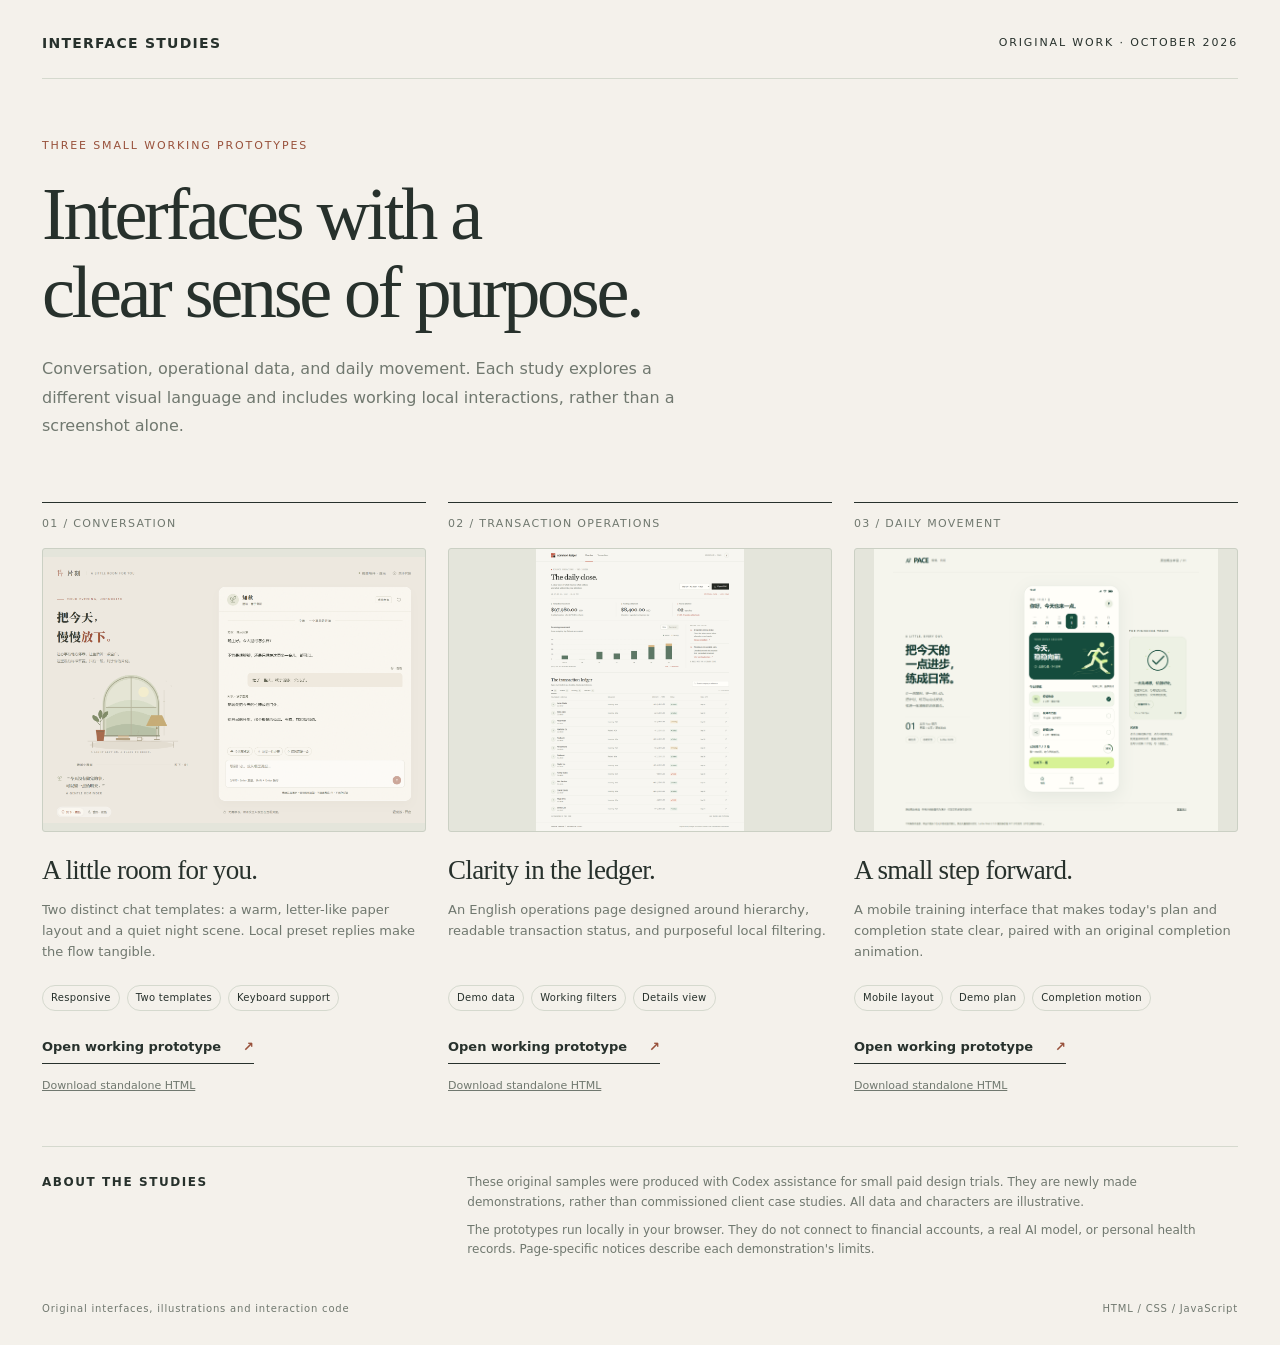
==== index.html @ 549b8a6b "Publish three original interactive interface studies" ====
<!doctype html>
<html lang="en">
<head>
<meta charset="utf-8"><meta name="viewport" content="width=device-width,initial-scale=1">
<meta name="description" content="Three original interface studies: companion conversation, transaction operations, and a training app. Responsive, working browser prototypes.">
<title>Interface studies · Three small working prototypes</title>
<style>
:root{--paper:#f4f1eb;--ink:#27312c;--muted:#70786f;--line:#d5d9ce;--accent:#98513b}*{box-sizing:border-box}body{margin:0;background:var(--paper);color:var(--ink);font:15px/1.6 system-ui,-apple-system,"Segoe UI",sans-serif}a{color:inherit}main{max-width:1360px;margin:auto;padding:32px 42px 28px}header{display:flex;justify-content:space-between;align-items:center;padding-bottom:24px;border-bottom:1px solid var(--line);font-size:11px;letter-spacing:.17em;text-transform:uppercase}.wordmark{font-size:14px;font-weight:700;letter-spacing:.09em}.intro{padding:58px 0 45px;max-width:810px}.eyebrow{font-size:11px;letter-spacing:.17em;text-transform:uppercase;color:var(--accent)}h1{font-family:Georgia,"Times New Roman",serif;font-weight:400;letter-spacing:-.045em;font-size:clamp(42px,5.8vw,78px);line-height:1.05;margin:21px 0 23px}.intro p{max-width:640px;color:var(--muted);font-size:16px;line-height:1.8}.studies{display:grid;grid-template-columns:repeat(3,minmax(0,1fr));gap:22px}.study{border-top:1px solid var(--ink);padding-top:12px;min-width:0}.number{font-size:11px;font-variant-numeric:tabular-nums;color:var(--muted);letter-spacing:.12em}.image-link{display:block;margin:15px 0 22px;background:#e4e5db;aspect-ratio:1.35;overflow:hidden;border:1px solid #cbd0c4;border-radius:3px}.image-link img{width:100%;height:100%;object-fit:contain;display:block;transition:transform .35s}.image-link:hover img{transform:scale(1.025)}.study h2{font-family:Georgia,"Times New Roman",serif;font-weight:400;font-size:27px;letter-spacing:-.025em;line-height:1.25;margin:0 0 12px}.study p{font-size:13px;color:var(--muted);min-height:65px;margin:0 0 20px}.tags{display:flex;flex-wrap:wrap;gap:7px;margin-bottom:23px}.tags span{font-size:10px;letter-spacing:.03em;border:1px solid var(--line);padding:4px 8px;border-radius:20px}.launch{display:inline-flex;align-items:center;gap:22px;text-decoration:none;font-size:13px;font-weight:600;border-bottom:1px solid var(--ink);padding-bottom:5px}.launch span{color:var(--accent)}.source{display:block;font-size:11px;color:var(--muted);margin-top:13px}.notes{display:grid;grid-template-columns:1fr 2fr;gap:40px;border-top:1px solid var(--line);margin-top:52px;padding-top:26px}.notes h2{font-size:12px;letter-spacing:.13em;text-transform:uppercase;margin:0}.notes p{font-size:12px;color:var(--muted);max-width:790px;margin:0}.notes p+p{margin-top:9px}footer{display:flex;justify-content:space-between;gap:20px;margin-top:42px;font-size:10px;letter-spacing:.08em;color:var(--muted)}a:focus-visible{outline:2px solid var(--accent);outline-offset:5px}@media(max-width:840px){main{padding:23px}.intro{padding:43px 0 32px}.studies{grid-template-columns:1fr;gap:36px}.study p{min-height:0}.image-link{max-height:430px;aspect-ratio:1.6}.notes{grid-template-columns:1fr;gap:14px;margin-top:35px}header span:last-child{display:none}footer{font-size:9px}}
</style>
</head>
<body><main>
<header><span class="wordmark">Interface studies</span><span>Original work · October 2026</span></header>
<section class="intro"><div class="eyebrow">Three small working prototypes</div><h1>Interfaces with a<br>clear sense of purpose.</h1><p>Conversation, operational data, and daily movement. Each study explores a different visual language and includes working local interactions, rather than a screenshot alone.</p></section>
<section class="studies" aria-label="Original interface studies">
<article class="study"><div class="number">01 / CONVERSATION</div><a class="image-link" href="companion-demo.html"><img src="companion-demo-preview.png" alt="Warm paper conversation interface, with an original window illustration"></a><h2>A little room for you.</h2><p>Two distinct chat templates: a warm, letter-like paper layout and a quiet night scene. Local preset replies make the flow tangible.</p><div class="tags"><span>Responsive</span><span>Two templates</span><span>Keyboard support</span></div><a class="launch" href="companion-demo.html">Open working prototype <span aria-hidden="true">↗</span></a><a class="source" href="companion-demo.html" download>Download standalone HTML</a></article>
<article class="study"><div class="number">02 / TRANSACTION OPERATIONS</div><a class="image-link" href="finance-demo.html"><img src="finance-demo-preview.png" alt="English transaction operations interface with clear amounts, filters and details"></a><h2>Clarity in the ledger.</h2><p>An English operations page designed around hierarchy, readable transaction status, and purposeful local filtering.</p><div class="tags"><span>Demo data</span><span>Working filters</span><span>Details view</span></div><a class="launch" href="finance-demo.html">Open working prototype <span aria-hidden="true">↗</span></a><a class="source" href="finance-demo.html" download>Download standalone HTML</a></article>
<article class="study"><div class="number">03 / DAILY MOVEMENT</div><a class="image-link" href="fitness-demo.html"><img src="fitness-demo-preview.png" alt="Original training app interface with plan cards and a progress completion interaction"></a><h2>A small step forward.</h2><p>A mobile training interface that makes today's plan and completion state clear, paired with an original completion animation.</p><div class="tags"><span>Mobile layout</span><span>Demo plan</span><span>Completion motion</span></div><a class="launch" href="fitness-demo.html">Open working prototype <span aria-hidden="true">↗</span></a><a class="source" href="fitness-demo.html" download>Download standalone HTML</a></article>
</section>
<section class="notes"><h2>About the studies</h2><div><p>These original samples were produced with Codex assistance for small paid design trials. They are newly made demonstrations, rather than commissioned client case studies. All data and characters are illustrative.</p><p>The prototypes run locally in your browser. They do not connect to financial accounts, a real AI model, or personal health records. Page-specific notices describe each demonstration's limits.</p></div></section>
<footer><span>Original interfaces, illustrations and interaction code</span><span>HTML / CSS / JavaScript</span></footer>
</main></body></html>
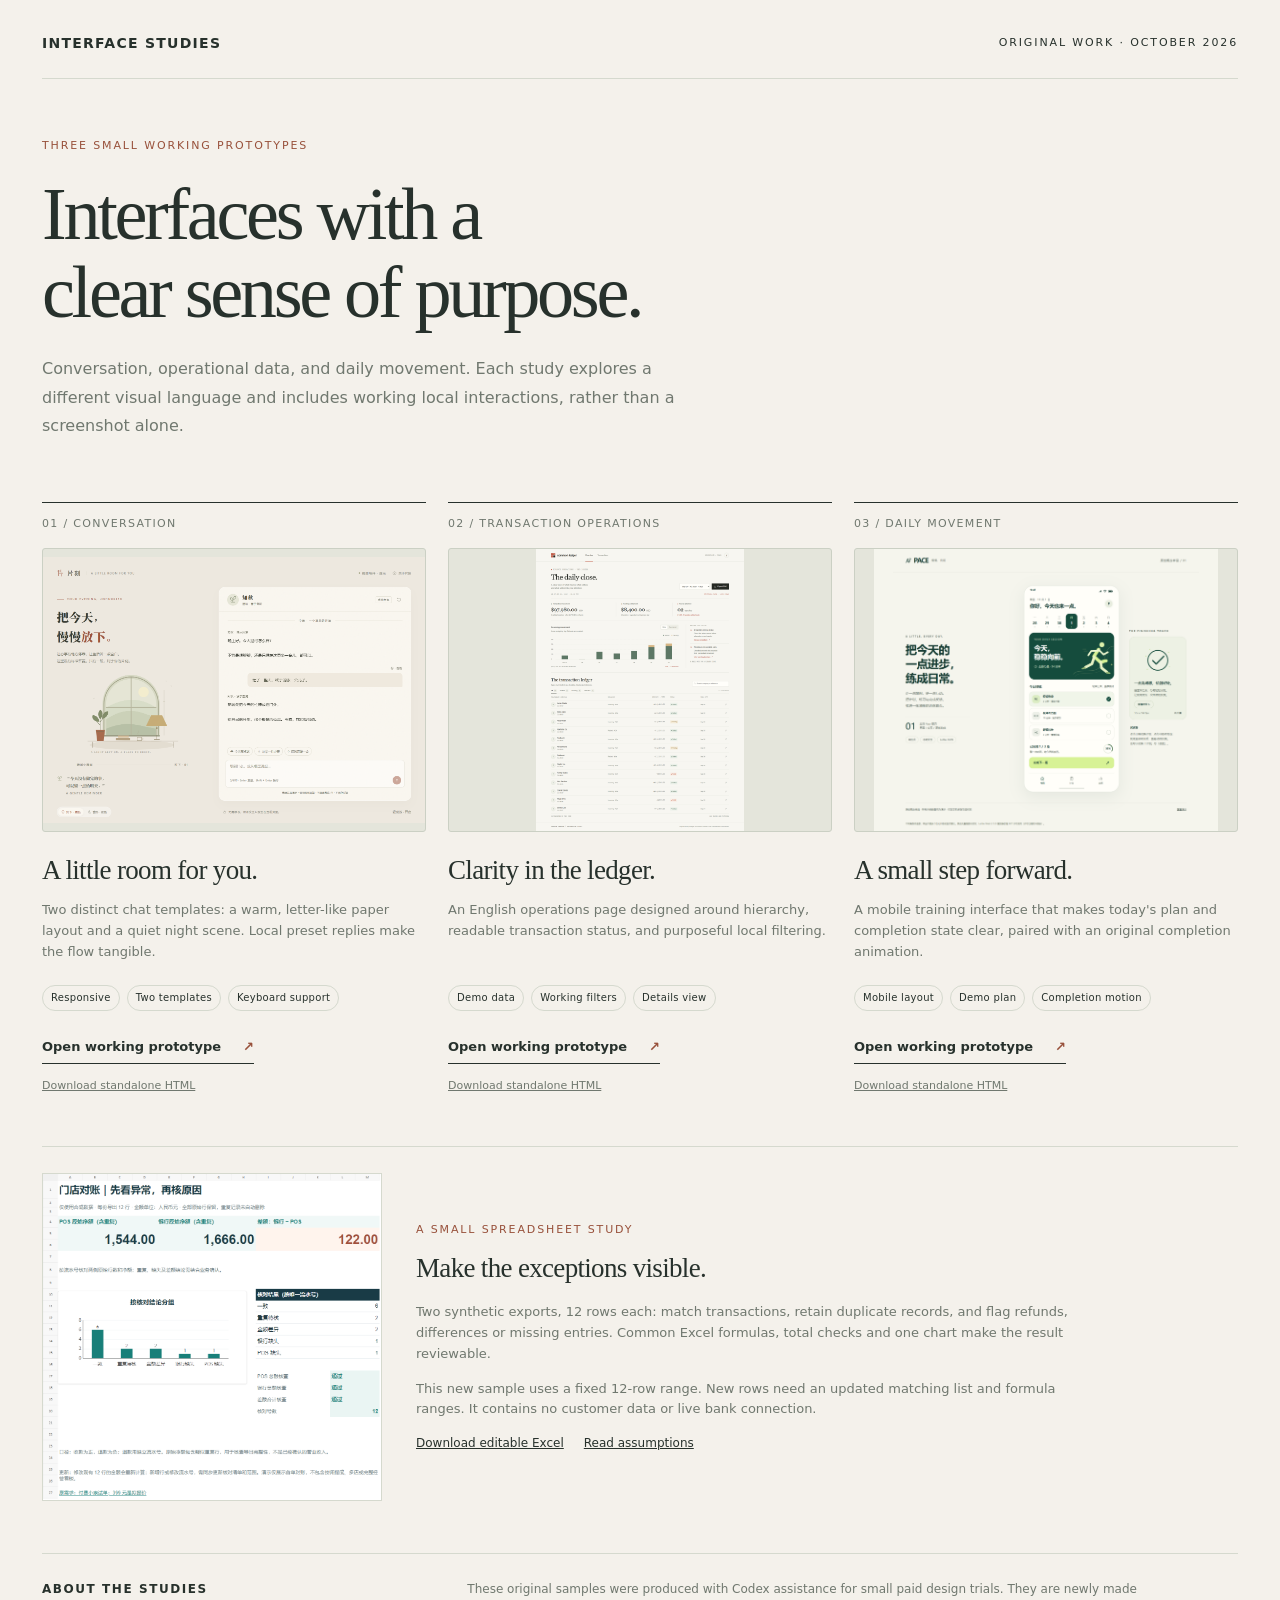
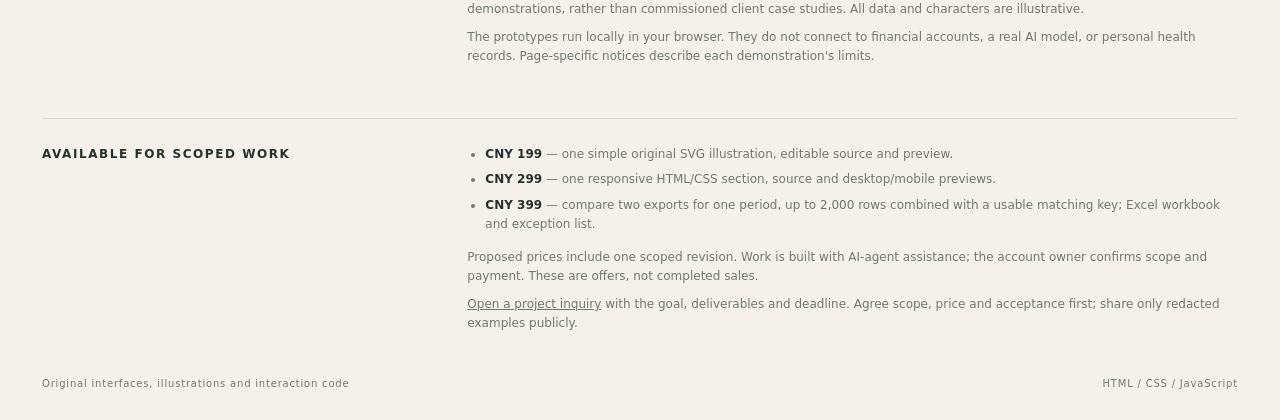
==== commit 3c730cb2: "Add scoped service offers and synthetic reconciliation sample" ====
--- a/index.html
+++ b/index.html
@@ -6,6 +6,9 @@
 <title>Interface studies · Three small working prototypes</title>
 <style>
 :root{--paper:#f4f1eb;--ink:#27312c;--muted:#70786f;--line:#d5d9ce;--accent:#98513b}*{box-sizing:border-box}body{margin:0;background:var(--paper);color:var(--ink);font:15px/1.6 system-ui,-apple-system,"Segoe UI",sans-serif}a{color:inherit}main{max-width:1360px;margin:auto;padding:32px 42px 28px}header{display:flex;justify-content:space-between;align-items:center;padding-bottom:24px;border-bottom:1px solid var(--line);font-size:11px;letter-spacing:.17em;text-transform:uppercase}.wordmark{font-size:14px;font-weight:700;letter-spacing:.09em}.intro{padding:58px 0 45px;max-width:810px}.eyebrow{font-size:11px;letter-spacing:.17em;text-transform:uppercase;color:var(--accent)}h1{font-family:Georgia,"Times New Roman",serif;font-weight:400;letter-spacing:-.045em;font-size:clamp(42px,5.8vw,78px);line-height:1.05;margin:21px 0 23px}.intro p{max-width:640px;color:var(--muted);font-size:16px;line-height:1.8}.studies{display:grid;grid-template-columns:repeat(3,minmax(0,1fr));gap:22px}.study{border-top:1px solid var(--ink);padding-top:12px;min-width:0}.number{font-size:11px;font-variant-numeric:tabular-nums;color:var(--muted);letter-spacing:.12em}.image-link{display:block;margin:15px 0 22px;background:#e4e5db;aspect-ratio:1.35;overflow:hidden;border:1px solid #cbd0c4;border-radius:3px}.image-link img{width:100%;height:100%;object-fit:contain;display:block;transition:transform .35s}.image-link:hover img{transform:scale(1.025)}.study h2{font-family:Georgia,"Times New Roman",serif;font-weight:400;font-size:27px;letter-spacing:-.025em;line-height:1.25;margin:0 0 12px}.study p{font-size:13px;color:var(--muted);min-height:65px;margin:0 0 20px}.tags{display:flex;flex-wrap:wrap;gap:7px;margin-bottom:23px}.tags span{font-size:10px;letter-spacing:.03em;border:1px solid var(--line);padding:4px 8px;border-radius:20px}.launch{display:inline-flex;align-items:center;gap:22px;text-decoration:none;font-size:13px;font-weight:600;border-bottom:1px solid var(--ink);padding-bottom:5px}.launch span{color:var(--accent)}.source{display:block;font-size:11px;color:var(--muted);margin-top:13px}.notes{display:grid;grid-template-columns:1fr 2fr;gap:40px;border-top:1px solid var(--line);margin-top:52px;padding-top:26px}.notes h2{font-size:12px;letter-spacing:.13em;text-transform:uppercase;margin:0}.notes p{font-size:12px;color:var(--muted);max-width:790px;margin:0}.notes p+p{margin-top:9px}footer{display:flex;justify-content:space-between;gap:20px;margin-top:42px;font-size:10px;letter-spacing:.08em;color:var(--muted)}a:focus-visible{outline:2px solid var(--accent);outline-offset:5px}@media(max-width:840px){main{padding:23px}.intro{padding:43px 0 32px}.studies{grid-template-columns:1fr;gap:36px}.study p{min-height:0}.image-link{max-height:430px;aspect-ratio:1.6}.notes{grid-template-columns:1fr;gap:14px;margin-top:35px}header span:last-child{display:none}footer{font-size:9px}}
+</style>
+<style>
+.spreadsheet{display:grid;grid-template-columns:minmax(220px,340px) minmax(0,1fr);gap:34px;align-items:center;border-top:1px solid var(--line);margin-top:52px;padding-top:26px}.spreadsheet img{display:block;width:100%;height:auto;border:1px solid var(--line)}.spreadsheet h2{font-family:Georgia,"Times New Roman",serif;font-size:27px;font-weight:400;letter-spacing:-.025em;margin:8px 0 12px}.spreadsheet p{font-size:13px;color:var(--muted);max-width:660px;margin:0 0 14px}.sample-links{display:flex;flex-wrap:wrap;gap:10px 20px;font-size:12px}.services ul{margin:0 0 14px;padding-left:18px;color:var(--muted);font-size:12px}.services li+li{margin-top:6px}.services strong{color:var(--ink)}@media(max-width:840px){.spreadsheet{grid-template-columns:1fr;gap:20px;margin-top:35px}.spreadsheet>a{max-width:340px}}
 </style>
 </head>
 <body><main>
@@ -16,6 +19,8 @@
 <article class="study"><div class="number">02 / TRANSACTION OPERATIONS</div><a class="image-link" href="finance-demo.html"><img src="finance-demo-preview.png" alt="English transaction operations interface with clear amounts, filters and details"></a><h2>Clarity in the ledger.</h2><p>An English operations page designed around hierarchy, readable transaction status, and purposeful local filtering.</p><div class="tags"><span>Demo data</span><span>Working filters</span><span>Details view</span></div><a class="launch" href="finance-demo.html">Open working prototype <span aria-hidden="true">↗</span></a><a class="source" href="finance-demo.html" download>Download standalone HTML</a></article>
 <article class="study"><div class="number">03 / DAILY MOVEMENT</div><a class="image-link" href="fitness-demo.html"><img src="fitness-demo-preview.png" alt="Original training app interface with plan cards and a progress completion interaction"></a><h2>A small step forward.</h2><p>A mobile training interface that makes today's plan and completion state clear, paired with an original completion animation.</p><div class="tags"><span>Mobile layout</span><span>Demo plan</span><span>Completion motion</span></div><a class="launch" href="fitness-demo.html">Open working prototype <span aria-hidden="true">↗</span></a><a class="source" href="fitness-demo.html" download>Download standalone HTML</a></article>
 </section>
+<section class="spreadsheet" aria-labelledby="spreadsheet-title"><a href="samples/salon/salon-reconciliation-preview.png"><img src="samples/salon/salon-reconciliation-preview.png" alt="Synthetic Excel reconciliation overview with 12 transaction groups, totals, exception counts and one chart" loading="lazy"></a><div><div class="eyebrow">A small spreadsheet study</div><h2 id="spreadsheet-title">Make the exceptions visible.</h2><p>Two synthetic exports, 12 rows each: match transactions, retain duplicate records, and flag refunds, differences or missing entries. Common Excel formulas, total checks and one chart make the result reviewable.</p><p>This new sample uses a fixed 12-row range. New rows need an updated matching list and formula ranges. It contains no customer data or live bank connection.</p><div class="sample-links"><a href="samples/salon/salon-reconciliation-demo.xlsx" download>Download editable Excel</a><a href="https://github.com/inklife/interface-trial-samples/blob/main/samples/salon/README.md">Read assumptions</a></div></div></section>
 <section class="notes"><h2>About the studies</h2><div><p>These original samples were produced with Codex assistance for small paid design trials. They are newly made demonstrations, rather than commissioned client case studies. All data and characters are illustrative.</p><p>The prototypes run locally in your browser. They do not connect to financial accounts, a real AI model, or personal health records. Page-specific notices describe each demonstration's limits.</p></div></section>
+<section class="notes services" aria-labelledby="services-title"><h2 id="services-title">Available for scoped work</h2><div><ul><li><strong>CNY 199</strong> — one simple original SVG illustration, editable source and preview.</li><li><strong>CNY 299</strong> — one responsive HTML/CSS section, source and desktop/mobile previews.</li><li><strong>CNY 399</strong> — compare two exports for one period, up to 2,000 rows combined with a usable matching key; Excel workbook and exception list.</li></ul><p>Proposed prices include one scoped revision. Work is built with AI-agent assistance; the account owner confirms scope and payment. These are offers, not completed sales.</p><p><a href="https://github.com/inklife/interface-trial-samples/issues/new">Open a project inquiry</a> with the goal, deliverables and deadline. Agree scope, price and acceptance first; share only redacted examples publicly.</p></div></section>
 <footer><span>Original interfaces, illustrations and interaction code</span><span>HTML / CSS / JavaScript</span></footer>
 </main></body></html>
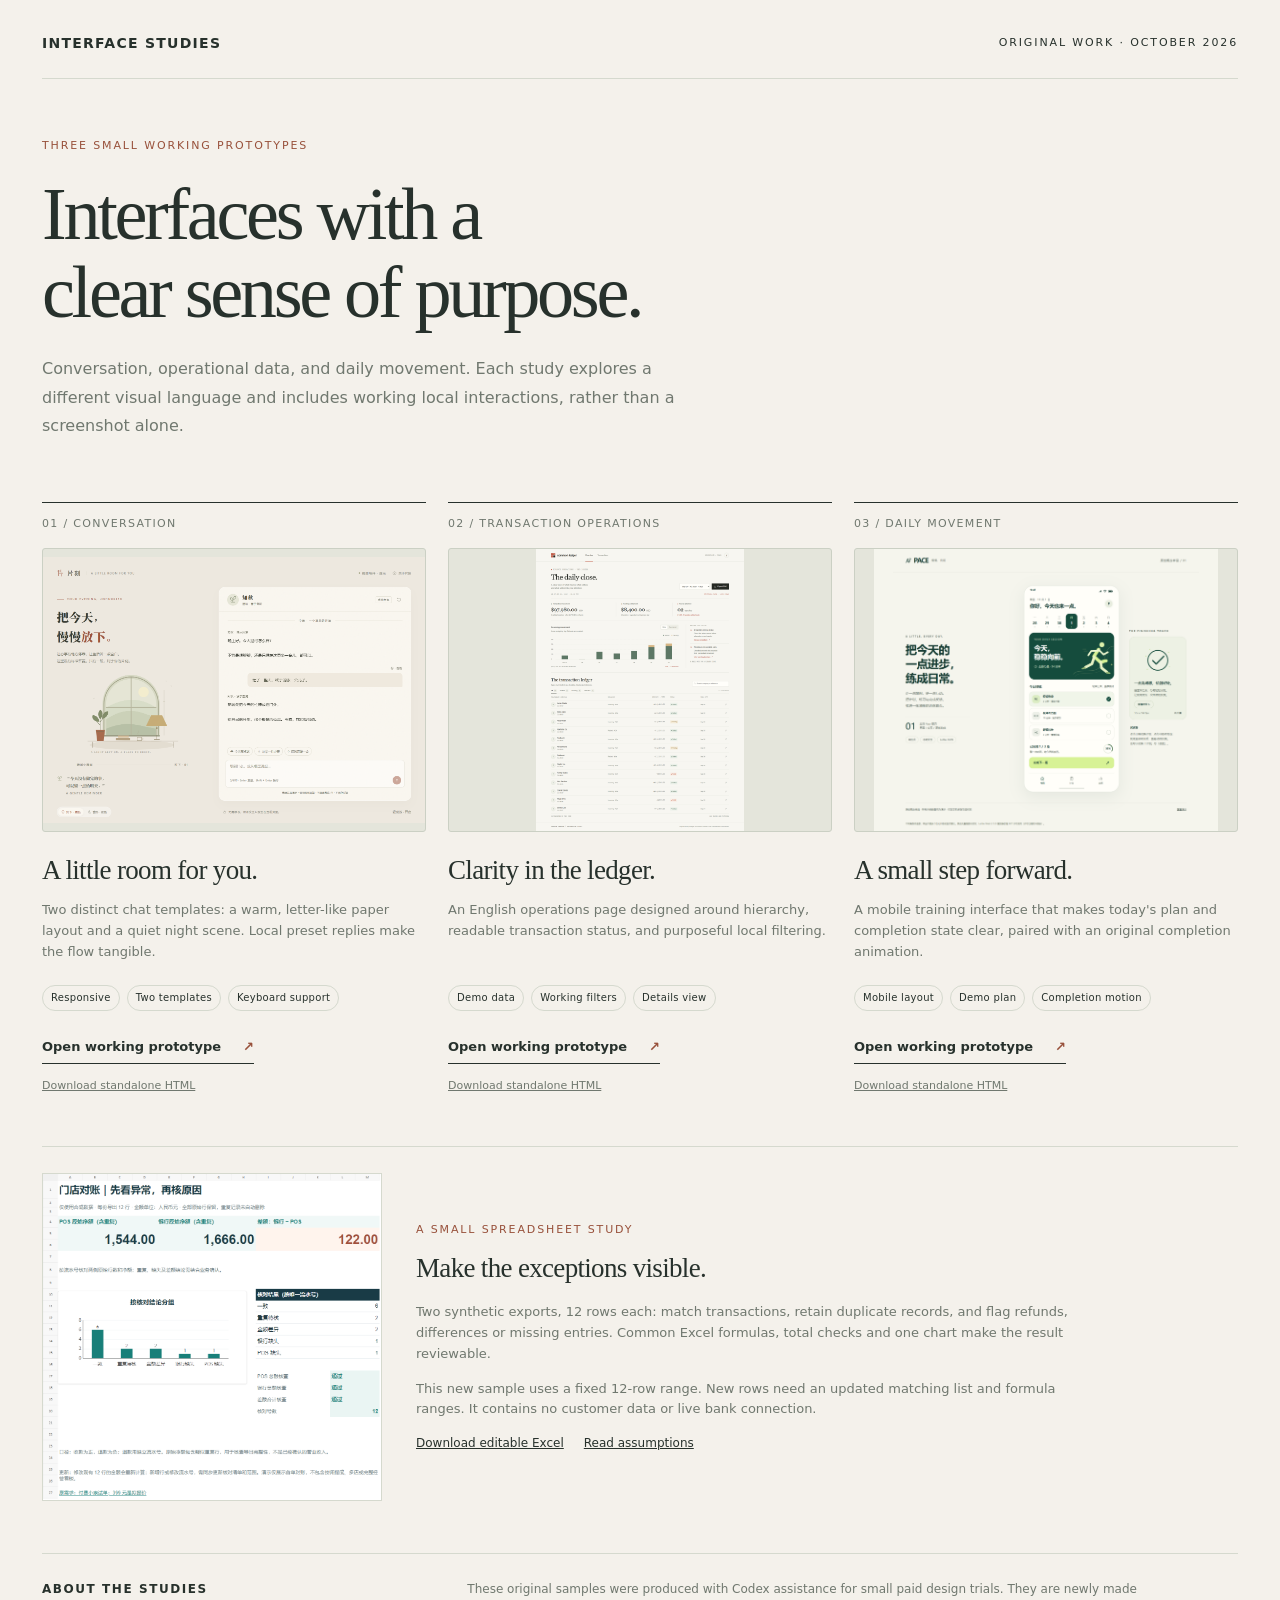
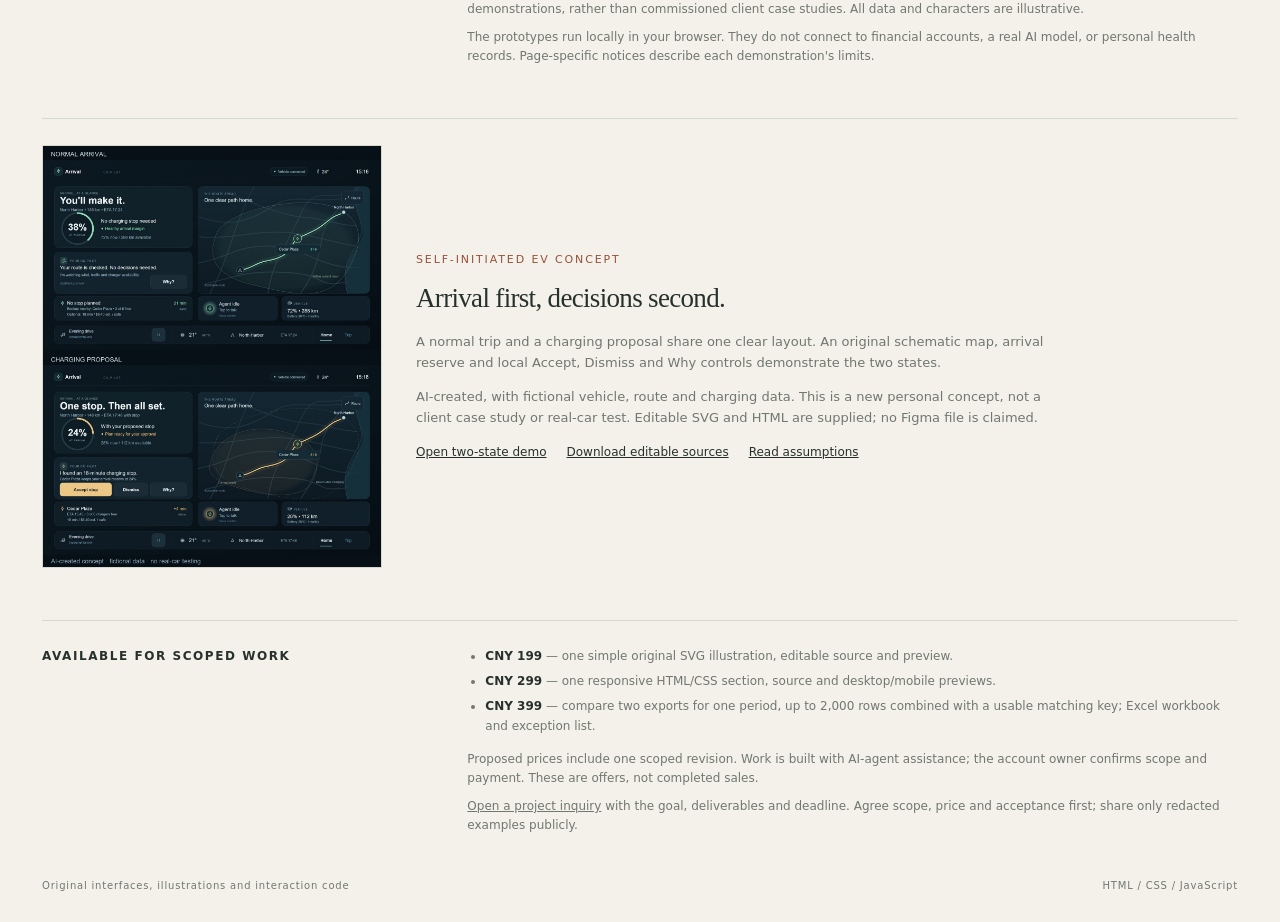
==== commit 039bf4c1: "Publish original two-state EV concept as a portfolio demo" ====
--- a/index.html
+++ b/index.html
@@ -21,6 +21,7 @@
 </section>
 <section class="spreadsheet" aria-labelledby="spreadsheet-title"><a href="samples/salon/salon-reconciliation-preview.png"><img src="samples/salon/salon-reconciliation-preview.png" alt="Synthetic Excel reconciliation overview with 12 transaction groups, totals, exception counts and one chart" loading="lazy"></a><div><div class="eyebrow">A small spreadsheet study</div><h2 id="spreadsheet-title">Make the exceptions visible.</h2><p>Two synthetic exports, 12 rows each: match transactions, retain duplicate records, and flag refunds, differences or missing entries. Common Excel formulas, total checks and one chart make the result reviewable.</p><p>This new sample uses a fixed 12-row range. New rows need an updated matching list and formula ranges. It contains no customer data or live bank connection.</p><div class="sample-links"><a href="samples/salon/salon-reconciliation-demo.xlsx" download>Download editable Excel</a><a href="https://github.com/inklife/interface-trial-samples/blob/main/samples/salon/README.md">Read assumptions</a></div></div></section>
 <section class="notes"><h2>About the studies</h2><div><p>These original samples were produced with Codex assistance for small paid design trials. They are newly made demonstrations, rather than commissioned client case studies. All data and characters are illustrative.</p><p>The prototypes run locally in your browser. They do not connect to financial accounts, a real AI model, or personal health records. Page-specific notices describe each demonstration's limits.</p></div></section>
+<section class="spreadsheet ev-study" aria-labelledby="ev-title"><a href="samples/ev/"><img src="samples/ev/preview.jpg" alt="Two original EV home-screen concept states showing an arrival reserve and a proposed charging stop" loading="lazy"></a><div><div class="eyebrow">Self-initiated EV concept</div><h2 id="ev-title">Arrival first, decisions second.</h2><p>A normal trip and a charging proposal share one clear layout. An original schematic map, arrival reserve and local Accept, Dismiss and Why controls demonstrate the two states.</p><p>AI-created, with fictional vehicle, route and charging data. This is a new personal concept, not a client case study or real-car test. Editable SVG and HTML are supplied; no Figma file is claimed.</p><div class="sample-links"><a href="samples/ev/">Open two-state demo</a><a href="samples/ev/ev-arrival-source.zip" download>Download editable sources</a><a href="https://github.com/inklife/interface-trial-samples/blob/main/samples/ev/README.md">Read assumptions</a></div></div></section>
 <section class="notes services" aria-labelledby="services-title"><h2 id="services-title">Available for scoped work</h2><div><ul><li><strong>CNY 199</strong> — one simple original SVG illustration, editable source and preview.</li><li><strong>CNY 299</strong> — one responsive HTML/CSS section, source and desktop/mobile previews.</li><li><strong>CNY 399</strong> — compare two exports for one period, up to 2,000 rows combined with a usable matching key; Excel workbook and exception list.</li></ul><p>Proposed prices include one scoped revision. Work is built with AI-agent assistance; the account owner confirms scope and payment. These are offers, not completed sales.</p><p><a href="https://github.com/inklife/interface-trial-samples/issues/new">Open a project inquiry</a> with the goal, deliverables and deadline. Agree scope, price and acceptance first; share only redacted examples publicly.</p></div></section>
 <footer><span>Original interfaces, illustrations and interaction code</span><span>HTML / CSS / JavaScript</span></footer>
 </main></body></html>
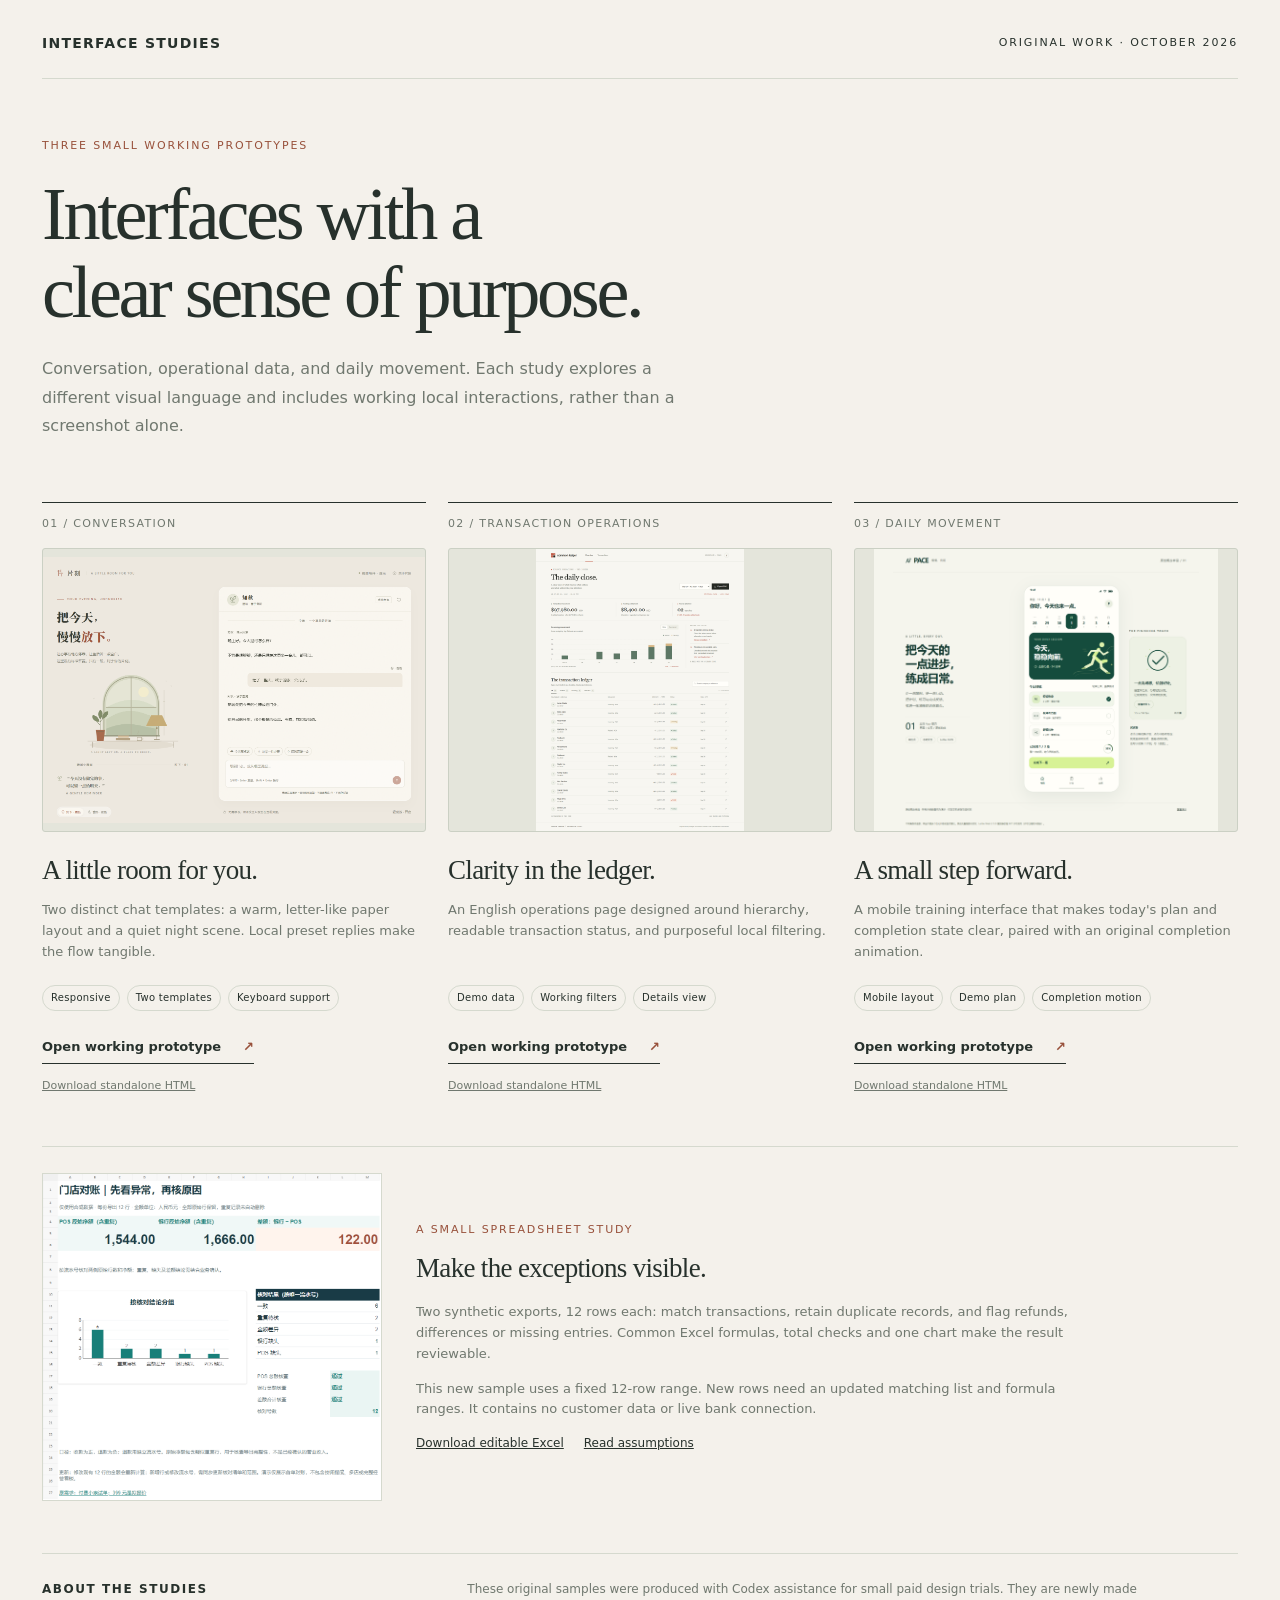
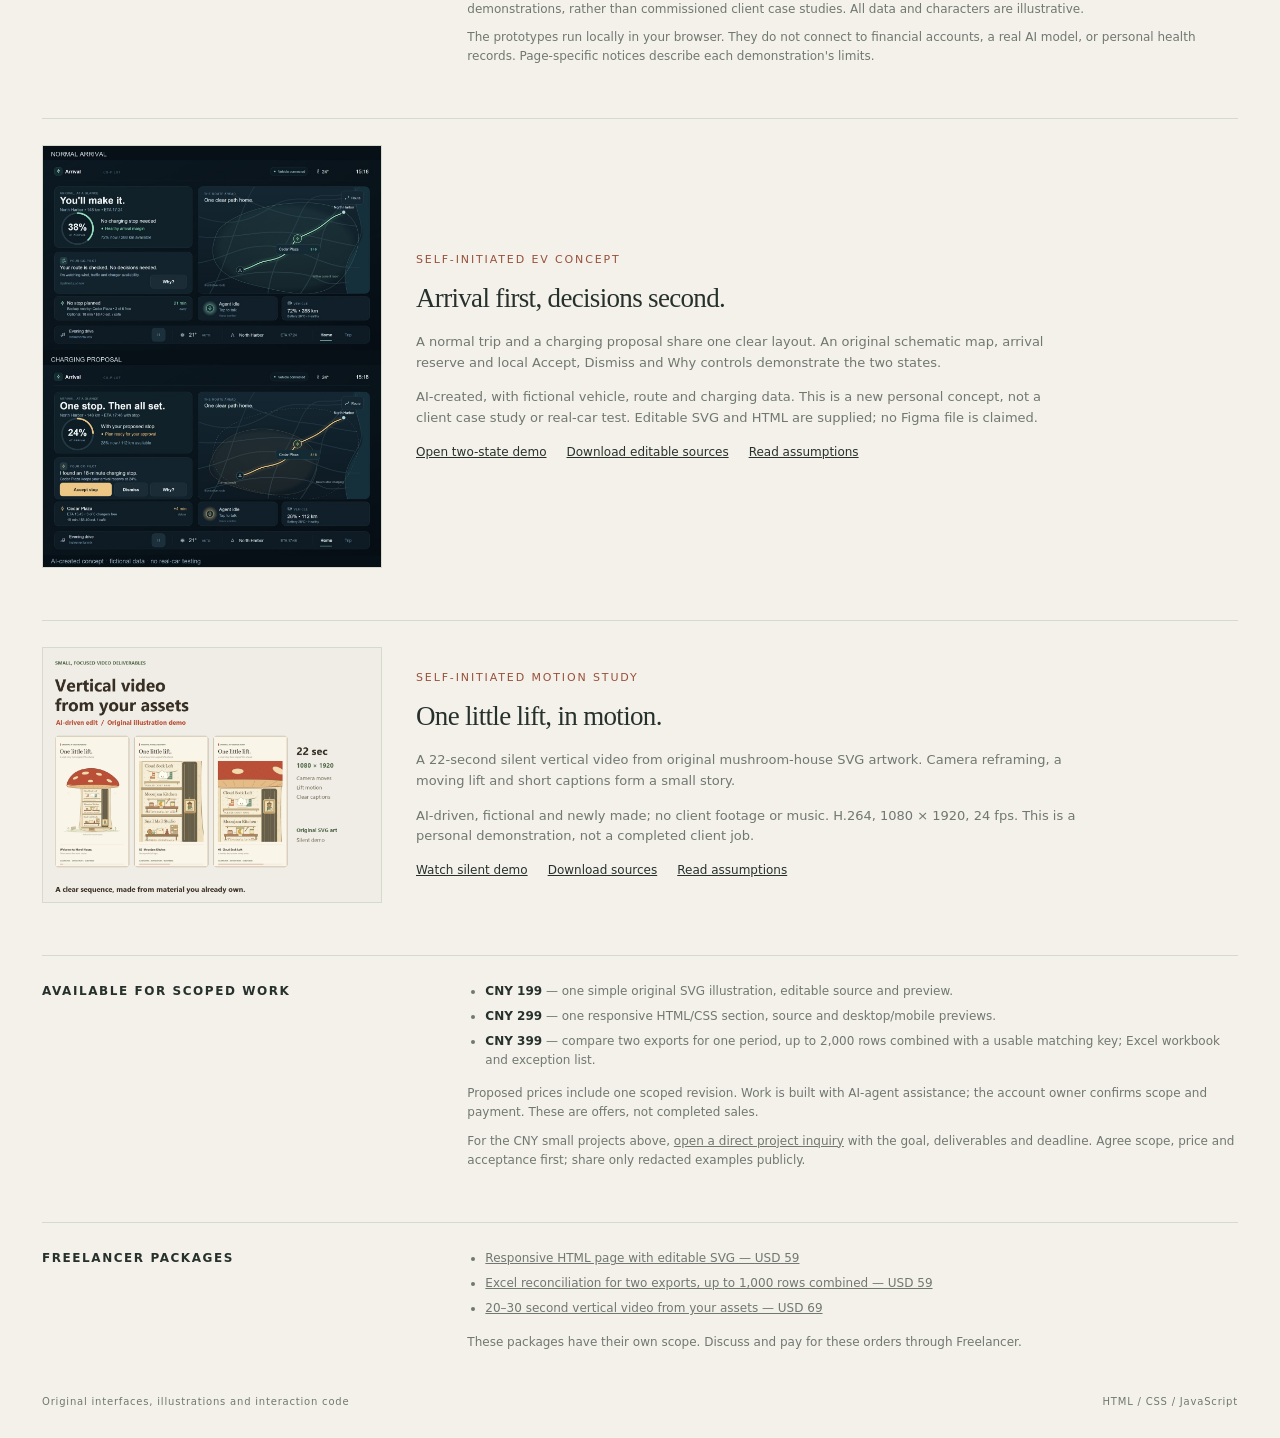
==== commit c428dd35: "Add original motion demo and Freelancer package links" ====
--- a/index.html
+++ b/index.html
@@ -8,7 +8,7 @@
 :root{--paper:#f4f1eb;--ink:#27312c;--muted:#70786f;--line:#d5d9ce;--accent:#98513b}*{box-sizing:border-box}body{margin:0;background:var(--paper);color:var(--ink);font:15px/1.6 system-ui,-apple-system,"Segoe UI",sans-serif}a{color:inherit}main{max-width:1360px;margin:auto;padding:32px 42px 28px}header{display:flex;justify-content:space-between;align-items:center;padding-bottom:24px;border-bottom:1px solid var(--line);font-size:11px;letter-spacing:.17em;text-transform:uppercase}.wordmark{font-size:14px;font-weight:700;letter-spacing:.09em}.intro{padding:58px 0 45px;max-width:810px}.eyebrow{font-size:11px;letter-spacing:.17em;text-transform:uppercase;color:var(--accent)}h1{font-family:Georgia,"Times New Roman",serif;font-weight:400;letter-spacing:-.045em;font-size:clamp(42px,5.8vw,78px);line-height:1.05;margin:21px 0 23px}.intro p{max-width:640px;color:var(--muted);font-size:16px;line-height:1.8}.studies{display:grid;grid-template-columns:repeat(3,minmax(0,1fr));gap:22px}.study{border-top:1px solid var(--ink);padding-top:12px;min-width:0}.number{font-size:11px;font-variant-numeric:tabular-nums;color:var(--muted);letter-spacing:.12em}.image-link{display:block;margin:15px 0 22px;background:#e4e5db;aspect-ratio:1.35;overflow:hidden;border:1px solid #cbd0c4;border-radius:3px}.image-link img{width:100%;height:100%;object-fit:contain;display:block;transition:transform .35s}.image-link:hover img{transform:scale(1.025)}.study h2{font-family:Georgia,"Times New Roman",serif;font-weight:400;font-size:27px;letter-spacing:-.025em;line-height:1.25;margin:0 0 12px}.study p{font-size:13px;color:var(--muted);min-height:65px;margin:0 0 20px}.tags{display:flex;flex-wrap:wrap;gap:7px;margin-bottom:23px}.tags span{font-size:10px;letter-spacing:.03em;border:1px solid var(--line);padding:4px 8px;border-radius:20px}.launch{display:inline-flex;align-items:center;gap:22px;text-decoration:none;font-size:13px;font-weight:600;border-bottom:1px solid var(--ink);padding-bottom:5px}.launch span{color:var(--accent)}.source{display:block;font-size:11px;color:var(--muted);margin-top:13px}.notes{display:grid;grid-template-columns:1fr 2fr;gap:40px;border-top:1px solid var(--line);margin-top:52px;padding-top:26px}.notes h2{font-size:12px;letter-spacing:.13em;text-transform:uppercase;margin:0}.notes p{font-size:12px;color:var(--muted);max-width:790px;margin:0}.notes p+p{margin-top:9px}footer{display:flex;justify-content:space-between;gap:20px;margin-top:42px;font-size:10px;letter-spacing:.08em;color:var(--muted)}a:focus-visible{outline:2px solid var(--accent);outline-offset:5px}@media(max-width:840px){main{padding:23px}.intro{padding:43px 0 32px}.studies{grid-template-columns:1fr;gap:36px}.study p{min-height:0}.image-link{max-height:430px;aspect-ratio:1.6}.notes{grid-template-columns:1fr;gap:14px;margin-top:35px}header span:last-child{display:none}footer{font-size:9px}}
 </style>
 <style>
-.spreadsheet{display:grid;grid-template-columns:minmax(220px,340px) minmax(0,1fr);gap:34px;align-items:center;border-top:1px solid var(--line);margin-top:52px;padding-top:26px}.spreadsheet img{display:block;width:100%;height:auto;border:1px solid var(--line)}.spreadsheet h2{font-family:Georgia,"Times New Roman",serif;font-size:27px;font-weight:400;letter-spacing:-.025em;margin:8px 0 12px}.spreadsheet p{font-size:13px;color:var(--muted);max-width:660px;margin:0 0 14px}.sample-links{display:flex;flex-wrap:wrap;gap:10px 20px;font-size:12px}.services ul{margin:0 0 14px;padding-left:18px;color:var(--muted);font-size:12px}.services li+li{margin-top:6px}.services strong{color:var(--ink)}@media(max-width:840px){.spreadsheet{grid-template-columns:1fr;gap:20px;margin-top:35px}.spreadsheet>a{max-width:340px}}
+.spreadsheet{display:grid;grid-template-columns:minmax(220px,340px) minmax(0,1fr);gap:34px;align-items:center;border-top:1px solid var(--line);margin-top:52px;padding-top:26px}.spreadsheet img{display:block;width:100%;height:auto;border:1px solid var(--line)}.spreadsheet h2{font-family:Georgia,"Times New Roman",serif;font-size:27px;font-weight:400;letter-spacing:-.025em;margin:8px 0 12px}.spreadsheet p{font-size:13px;color:var(--muted);max-width:660px;margin:0 0 14px}.sample-links{display:flex;flex-wrap:wrap;gap:10px 20px;font-size:12px}.services ul,.platform-services ul{margin:0 0 14px;padding-left:18px;color:var(--muted);font-size:12px}.services li+li,.platform-services li+li{margin-top:6px}.services strong{color:var(--ink)}@media(max-width:840px){.spreadsheet{grid-template-columns:1fr;gap:20px;margin-top:35px}.spreadsheet>a{max-width:340px}}
 </style>
 </head>
 <body><main>
@@ -22,6 +22,8 @@
 <section class="spreadsheet" aria-labelledby="spreadsheet-title"><a href="samples/salon/salon-reconciliation-preview.png"><img src="samples/salon/salon-reconciliation-preview.png" alt="Synthetic Excel reconciliation overview with 12 transaction groups, totals, exception counts and one chart" loading="lazy"></a><div><div class="eyebrow">A small spreadsheet study</div><h2 id="spreadsheet-title">Make the exceptions visible.</h2><p>Two synthetic exports, 12 rows each: match transactions, retain duplicate records, and flag refunds, differences or missing entries. Common Excel formulas, total checks and one chart make the result reviewable.</p><p>This new sample uses a fixed 12-row range. New rows need an updated matching list and formula ranges. It contains no customer data or live bank connection.</p><div class="sample-links"><a href="samples/salon/salon-reconciliation-demo.xlsx" download>Download editable Excel</a><a href="https://github.com/inklife/interface-trial-samples/blob/main/samples/salon/README.md">Read assumptions</a></div></div></section>
 <section class="notes"><h2>About the studies</h2><div><p>These original samples were produced with Codex assistance for small paid design trials. They are newly made demonstrations, rather than commissioned client case studies. All data and characters are illustrative.</p><p>The prototypes run locally in your browser. They do not connect to financial accounts, a real AI model, or personal health records. Page-specific notices describe each demonstration's limits.</p></div></section>
 <section class="spreadsheet ev-study" aria-labelledby="ev-title"><a href="samples/ev/"><img src="samples/ev/preview.jpg" alt="Two original EV home-screen concept states showing an arrival reserve and a proposed charging stop" loading="lazy"></a><div><div class="eyebrow">Self-initiated EV concept</div><h2 id="ev-title">Arrival first, decisions second.</h2><p>A normal trip and a charging proposal share one clear layout. An original schematic map, arrival reserve and local Accept, Dismiss and Why controls demonstrate the two states.</p><p>AI-created, with fictional vehicle, route and charging data. This is a new personal concept, not a client case study or real-car test. Editable SVG and HTML are supplied; no Figma file is claimed.</p><div class="sample-links"><a href="samples/ev/">Open two-state demo</a><a href="samples/ev/ev-arrival-source.zip" download>Download editable sources</a><a href="https://github.com/inklife/interface-trial-samples/blob/main/samples/ev/README.md">Read assumptions</a></div></div></section>
-<section class="notes services" aria-labelledby="services-title"><h2 id="services-title">Available for scoped work</h2><div><ul><li><strong>CNY 199</strong> — one simple original SVG illustration, editable source and preview.</li><li><strong>CNY 299</strong> — one responsive HTML/CSS section, source and desktop/mobile previews.</li><li><strong>CNY 399</strong> — compare two exports for one period, up to 2,000 rows combined with a usable matching key; Excel workbook and exception list.</li></ul><p>Proposed prices include one scoped revision. Work is built with AI-agent assistance; the account owner confirms scope and payment. These are offers, not completed sales.</p><p><a href="https://github.com/inklife/interface-trial-samples/issues/new">Open a project inquiry</a> with the goal, deliverables and deadline. Agree scope, price and acceptance first; share only redacted examples publicly.</p></div></section>
+<section class="spreadsheet video-study" aria-labelledby="video-title"><a href="samples/video/mushroom-motion-demo.mp4"><img src="samples/video/preview.png" alt="Original mushroom-house motion study with three stills from a silent vertical video" loading="lazy"></a><div><div class="eyebrow">Self-initiated motion study</div><h2 id="video-title">One little lift, in motion.</h2><p>A 22-second silent vertical video from original mushroom-house SVG artwork. Camera reframing, a moving lift and short captions form a small story.</p><p>AI-driven, fictional and newly made; no client footage or music. H.264, 1080 × 1920, 24 fps. This is a personal demonstration, not a completed client job.</p><div class="sample-links"><a href="samples/video/mushroom-motion-demo.mp4">Watch silent demo</a><a href="samples/video/mushroom-motion-source.zip" download>Download sources</a><a href="https://github.com/inklife/interface-trial-samples/blob/main/samples/video/README.md">Read assumptions</a></div></div></section>
+<section class="notes services" aria-labelledby="services-title"><h2 id="services-title">Available for scoped work</h2><div><ul><li><strong>CNY 199</strong> — one simple original SVG illustration, editable source and preview.</li><li><strong>CNY 299</strong> — one responsive HTML/CSS section, source and desktop/mobile previews.</li><li><strong>CNY 399</strong> — compare two exports for one period, up to 2,000 rows combined with a usable matching key; Excel workbook and exception list.</li></ul><p>Proposed prices include one scoped revision. Work is built with AI-agent assistance; the account owner confirms scope and payment. These are offers, not completed sales.</p><p>For the CNY small projects above, <a href="https://github.com/inklife/interface-trial-samples/issues/new">open a direct project inquiry</a> with the goal, deliverables and deadline. Agree scope, price and acceptance first; share only redacted examples publicly.</p></div></section>
+<section class="notes platform-services" aria-labelledby="platform-services-title"><h2 id="platform-services-title">Freelancer packages</h2><div><ul><li><a href="https://www.freelancer.com/service/html/responsive-html-page-with-editable-svg">Responsive HTML page with editable SVG — USD 59</a></li><li><a href="https://www.freelancer.com/service/excel/excel-reconciliation-for-two-data-exports">Excel reconciliation for two exports, up to 1,000 rows combined — USD 59</a></li><li><a href="https://www.freelancer.com/service/video_editing/vertical-video-edit-from-your-existing-assets">20–30 second vertical video from your assets — USD 69</a></li></ul><p>These packages have their own scope. Discuss and pay for these orders through Freelancer.</p></div></section>
 <footer><span>Original interfaces, illustrations and interaction code</span><span>HTML / CSS / JavaScript</span></footer>
 </main></body></html>
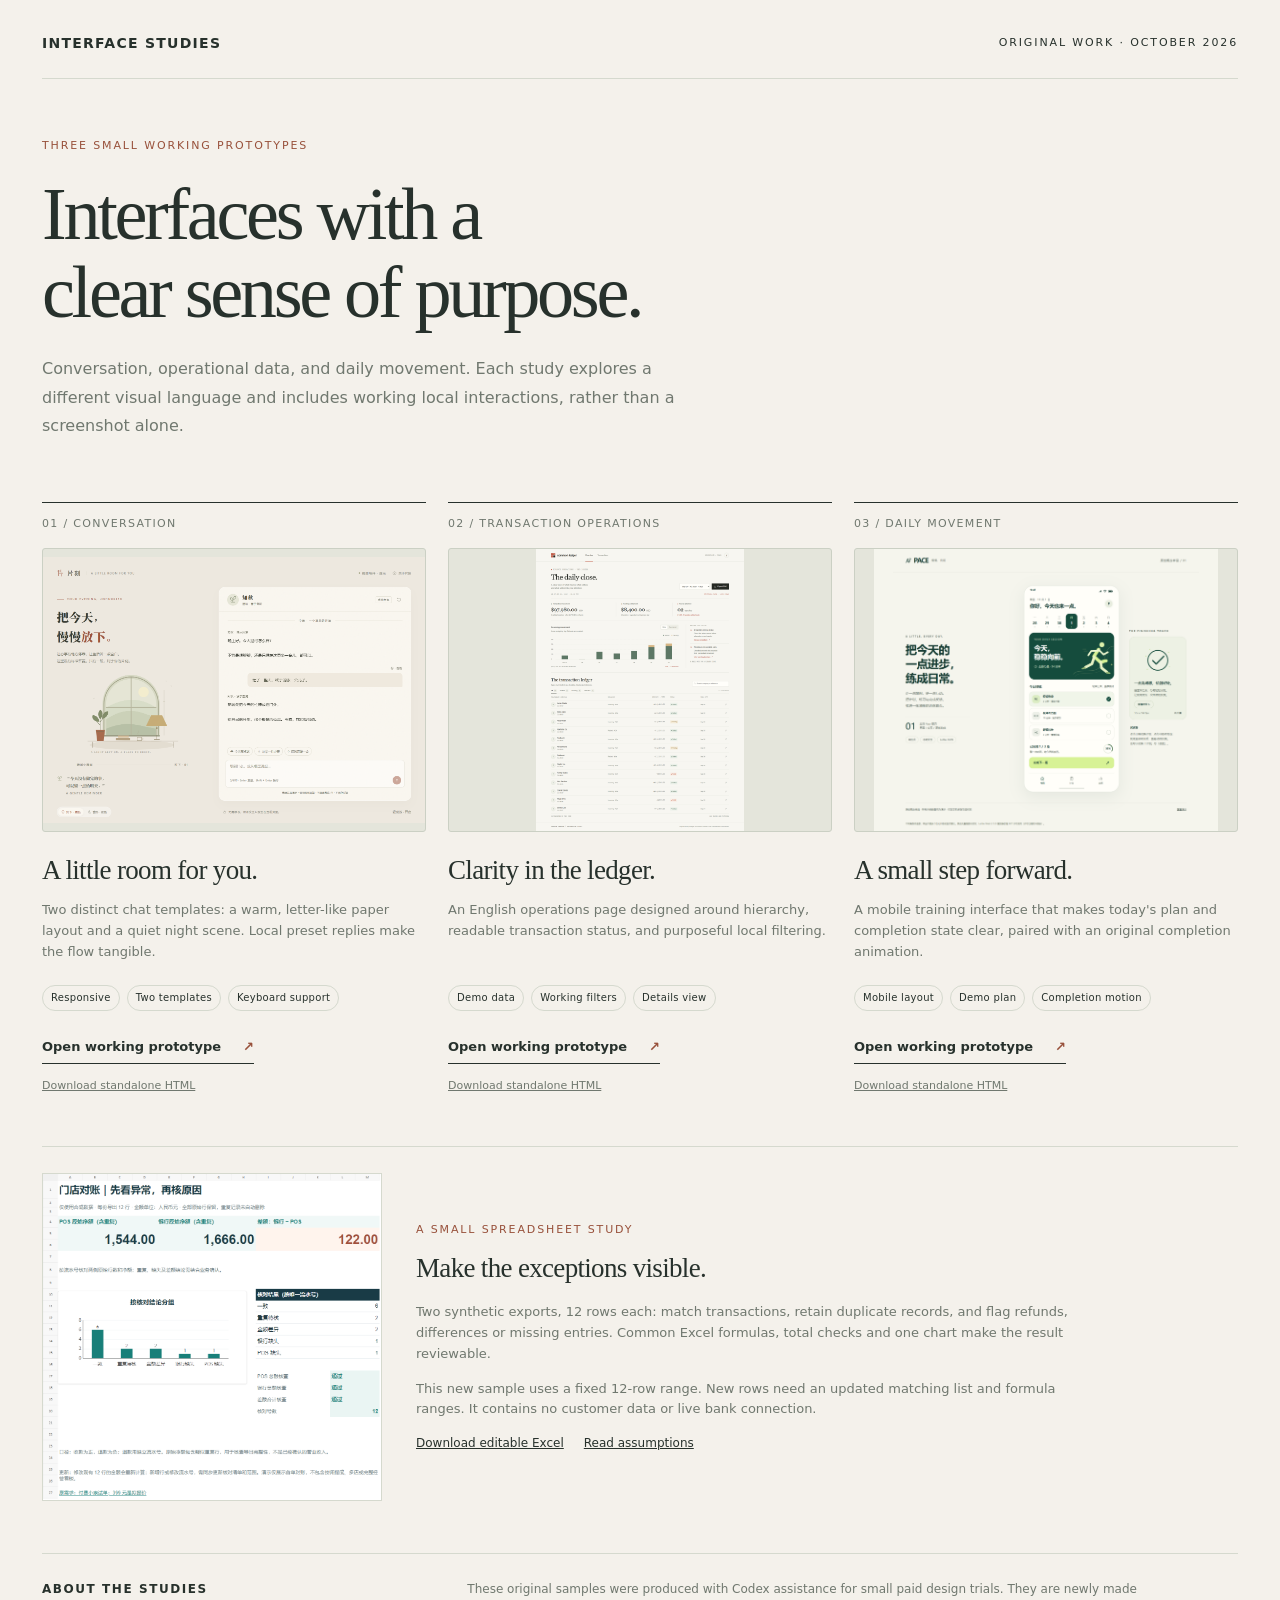
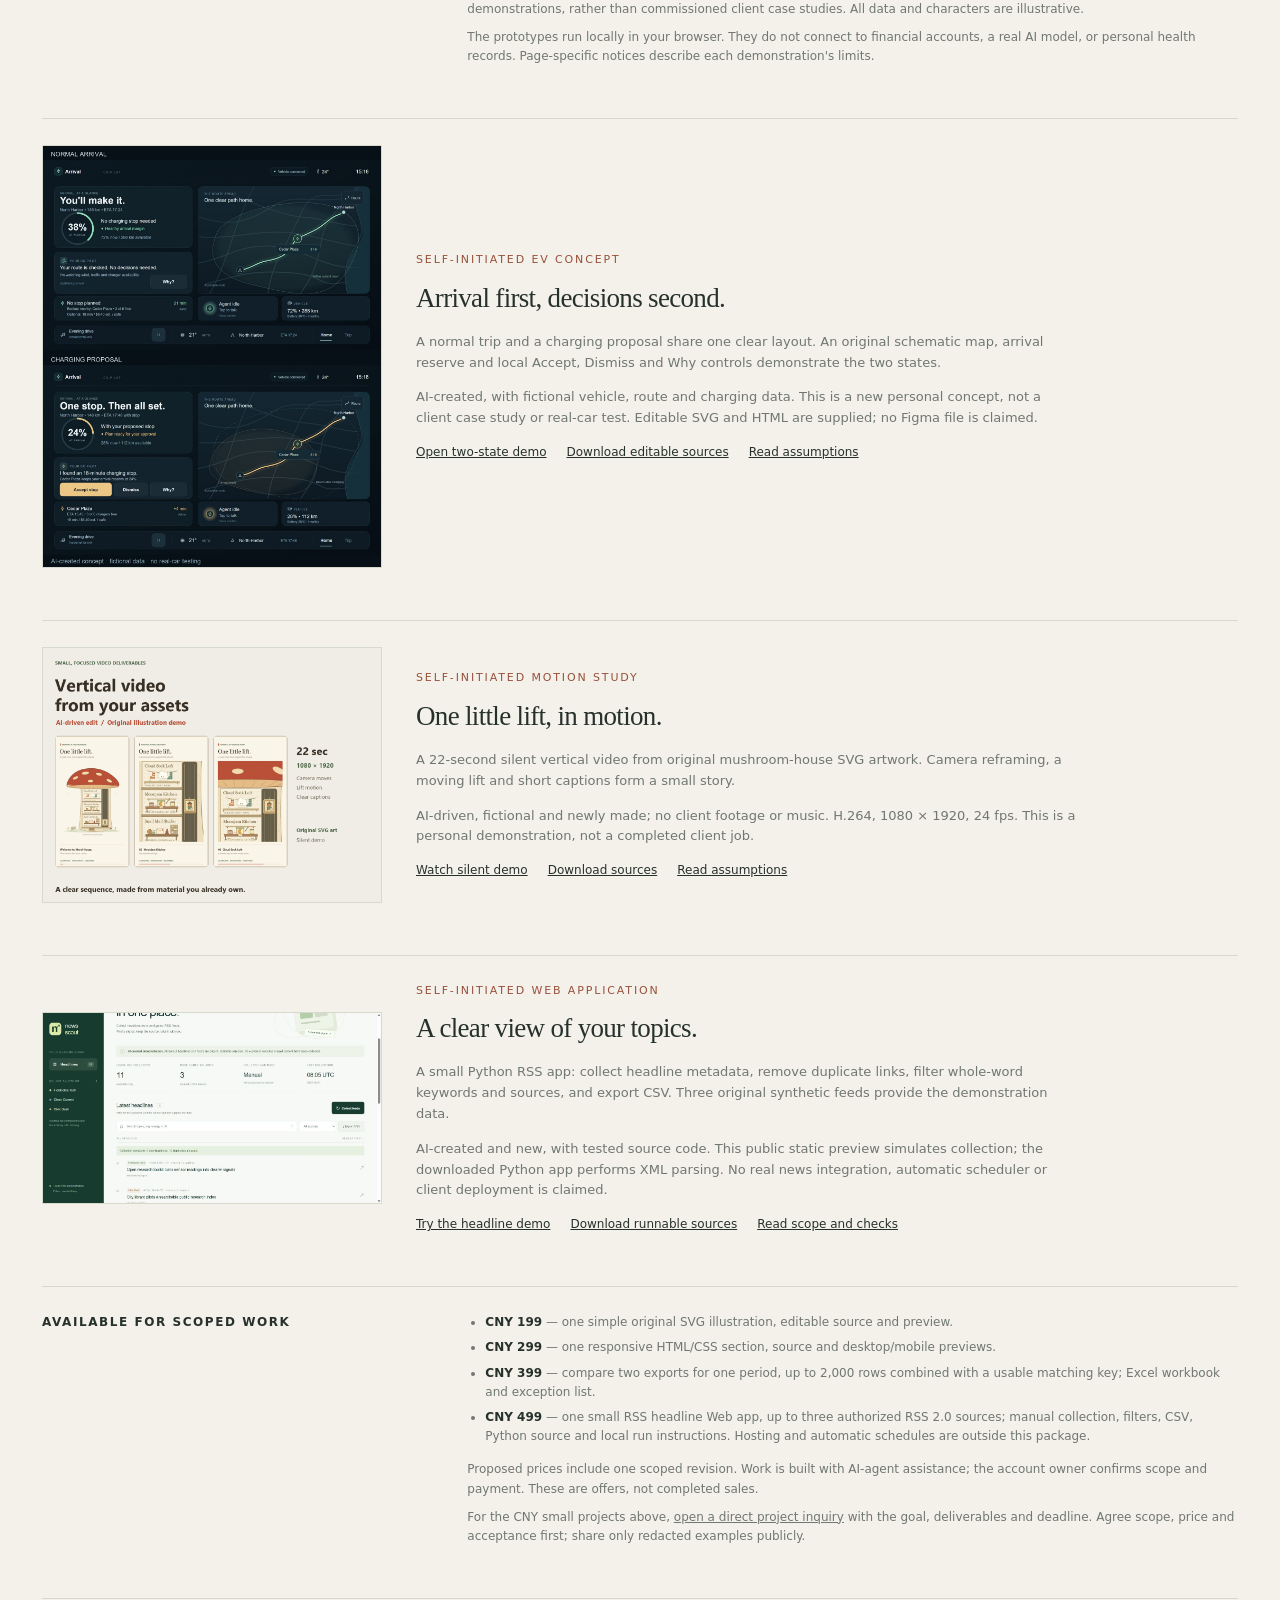
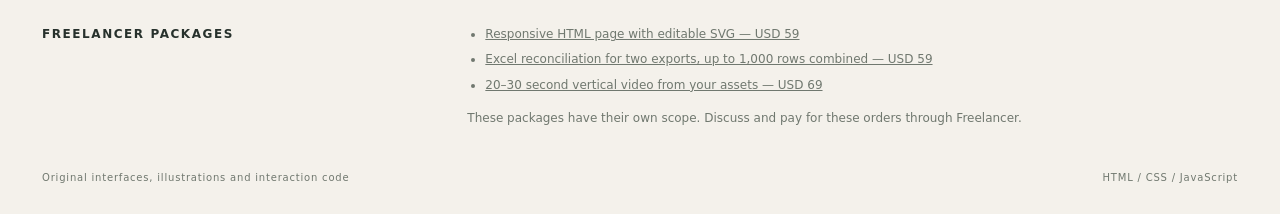
==== commit 4e79b8e9: "Add original RSS web app demo and scoped development offer" ====
--- a/index.html
+++ b/index.html
@@ -23,7 +23,8 @@
 <section class="notes"><h2>About the studies</h2><div><p>These original samples were produced with Codex assistance for small paid design trials. They are newly made demonstrations, rather than commissioned client case studies. All data and characters are illustrative.</p><p>The prototypes run locally in your browser. They do not connect to financial accounts, a real AI model, or personal health records. Page-specific notices describe each demonstration's limits.</p></div></section>
 <section class="spreadsheet ev-study" aria-labelledby="ev-title"><a href="samples/ev/"><img src="samples/ev/preview.jpg" alt="Two original EV home-screen concept states showing an arrival reserve and a proposed charging stop" loading="lazy"></a><div><div class="eyebrow">Self-initiated EV concept</div><h2 id="ev-title">Arrival first, decisions second.</h2><p>A normal trip and a charging proposal share one clear layout. An original schematic map, arrival reserve and local Accept, Dismiss and Why controls demonstrate the two states.</p><p>AI-created, with fictional vehicle, route and charging data. This is a new personal concept, not a client case study or real-car test. Editable SVG and HTML are supplied; no Figma file is claimed.</p><div class="sample-links"><a href="samples/ev/">Open two-state demo</a><a href="samples/ev/ev-arrival-source.zip" download>Download editable sources</a><a href="https://github.com/inklife/interface-trial-samples/blob/main/samples/ev/README.md">Read assumptions</a></div></div></section>
 <section class="spreadsheet video-study" aria-labelledby="video-title"><a href="samples/video/mushroom-motion-demo.mp4"><img src="samples/video/preview.png" alt="Original mushroom-house motion study with three stills from a silent vertical video" loading="lazy"></a><div><div class="eyebrow">Self-initiated motion study</div><h2 id="video-title">One little lift, in motion.</h2><p>A 22-second silent vertical video from original mushroom-house SVG artwork. Camera reframing, a moving lift and short captions form a small story.</p><p>AI-driven, fictional and newly made; no client footage or music. H.264, 1080 × 1920, 24 fps. This is a personal demonstration, not a completed client job.</p><div class="sample-links"><a href="samples/video/mushroom-motion-demo.mp4">Watch silent demo</a><a href="samples/video/mushroom-motion-source.zip" download>Download sources</a><a href="https://github.com/inklife/interface-trial-samples/blob/main/samples/video/README.md">Read assumptions</a></div></div></section>
-<section class="notes services" aria-labelledby="services-title"><h2 id="services-title">Available for scoped work</h2><div><ul><li><strong>CNY 199</strong> — one simple original SVG illustration, editable source and preview.</li><li><strong>CNY 299</strong> — one responsive HTML/CSS section, source and desktop/mobile previews.</li><li><strong>CNY 399</strong> — compare two exports for one period, up to 2,000 rows combined with a usable matching key; Excel workbook and exception list.</li></ul><p>Proposed prices include one scoped revision. Work is built with AI-agent assistance; the account owner confirms scope and payment. These are offers, not completed sales.</p><p>For the CNY small projects above, <a href="https://github.com/inklife/interface-trial-samples/issues/new">open a direct project inquiry</a> with the goal, deliverables and deadline. Agree scope, price and acceptance first; share only redacted examples publicly.</p></div></section>
+<section class="spreadsheet news-study" aria-labelledby="news-title"><a href="samples/news/"><img src="samples/news/preview.jpg" alt="Original News Scout dashboard with synthetic RSS headlines, keyword filters and source selection" loading="lazy"></a><div><div class="eyebrow">Self-initiated Web application</div><h2 id="news-title">A clear view of your topics.</h2><p>A small Python RSS app: collect headline metadata, remove duplicate links, filter whole-word keywords and sources, and export CSV. Three original synthetic feeds provide the demonstration data.</p><p>AI-created and new, with tested source code. This public static preview simulates collection; the downloaded Python app performs XML parsing. No real news integration, automatic scheduler or client deployment is claimed.</p><div class="sample-links"><a href="samples/news/">Try the headline demo</a><a href="samples/news/news-scout-source.zip" download>Download runnable sources</a><a href="https://github.com/inklife/interface-trial-samples/blob/main/samples/news/README.md">Read scope and checks</a></div></div></section>
+<section class="notes services" aria-labelledby="services-title"><h2 id="services-title">Available for scoped work</h2><div><ul><li><strong>CNY 199</strong> — one simple original SVG illustration, editable source and preview.</li><li><strong>CNY 299</strong> — one responsive HTML/CSS section, source and desktop/mobile previews.</li><li><strong>CNY 399</strong> — compare two exports for one period, up to 2,000 rows combined with a usable matching key; Excel workbook and exception list.</li><li><strong>CNY 499</strong> — one small RSS headline Web app, up to three authorized RSS 2.0 sources; manual collection, filters, CSV, Python source and local run instructions. Hosting and automatic schedules are outside this package.</li></ul><p>Proposed prices include one scoped revision. Work is built with AI-agent assistance; the account owner confirms scope and payment. These are offers, not completed sales.</p><p>For the CNY small projects above, <a href="https://github.com/inklife/interface-trial-samples/issues/new">open a direct project inquiry</a> with the goal, deliverables and deadline. Agree scope, price and acceptance first; share only redacted examples publicly.</p></div></section>
 <section class="notes platform-services" aria-labelledby="platform-services-title"><h2 id="platform-services-title">Freelancer packages</h2><div><ul><li><a href="https://www.freelancer.com/service/html/responsive-html-page-with-editable-svg">Responsive HTML page with editable SVG — USD 59</a></li><li><a href="https://www.freelancer.com/service/excel/excel-reconciliation-for-two-data-exports">Excel reconciliation for two exports, up to 1,000 rows combined — USD 59</a></li><li><a href="https://www.freelancer.com/service/video_editing/vertical-video-edit-from-your-existing-assets">20–30 second vertical video from your assets — USD 69</a></li></ul><p>These packages have their own scope. Discuss and pay for these orders through Freelancer.</p></div></section>
 <footer><span>Original interfaces, illustrations and interaction code</span><span>HTML / CSS / JavaScript</span></footer>
 </main></body></html>
